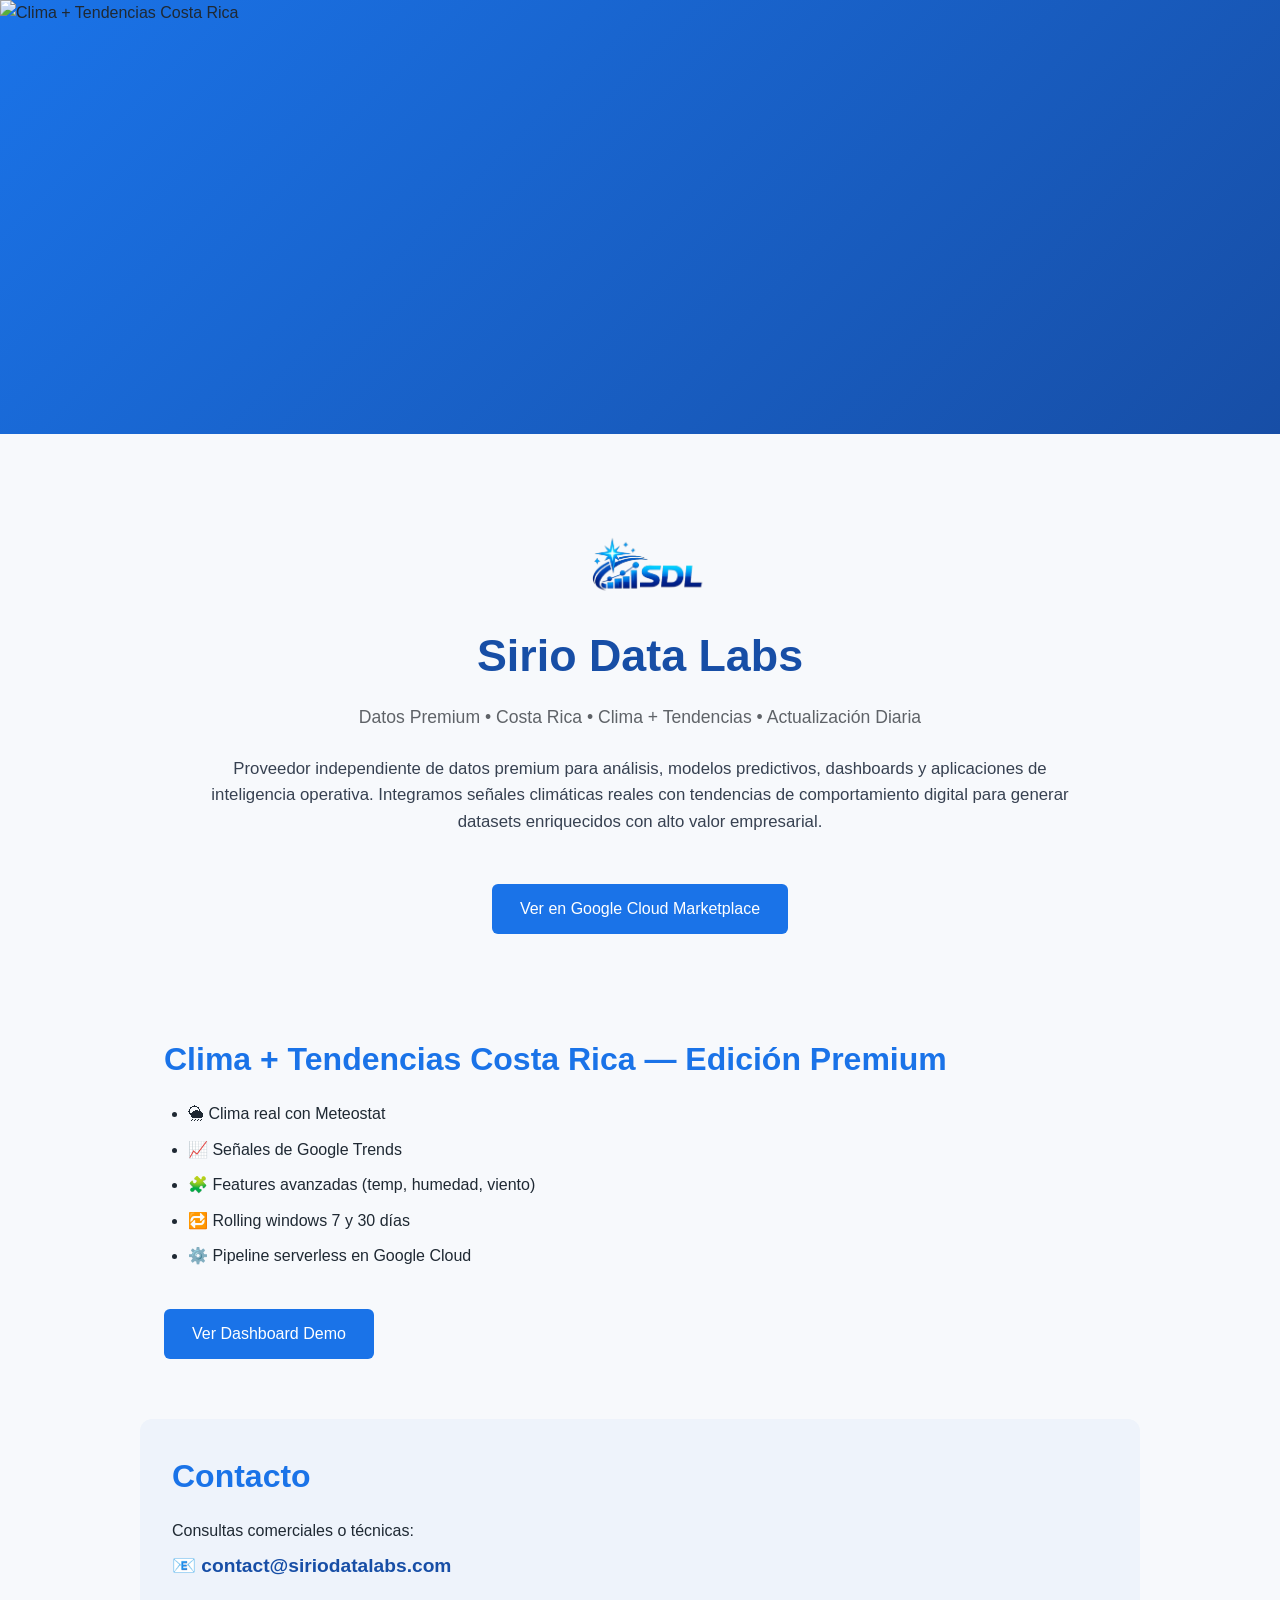
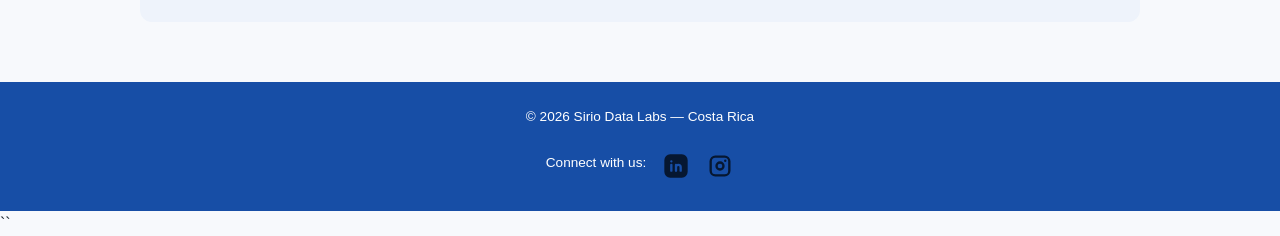
==== index.html @ 906f7657 "Update index.html" ====
<!DOCTYPE html>
<html lang="es">
<head>
  <meta charset="UTF-8">
  <meta name="viewport" content="width=device-width, initial-scale=1.0">
  <title>Sirio Data Labs – Clima + Tendencias Costa Rica</title>
  <link rel="stylesheet" href="assets/style.css">
  <link rel="icon" href="/assets/favicon.ico">
  <link rel="icon" type="image/png" sizes="96x96" href="/assets/favicon-96x96.png">
  <link rel="icon" type="image/svg+xml" href="/assets/favicon.svg">
  <link rel="apple-touch-icon" sizes="180x180" href="/assets/apple-touch-icon.png">
  <meta name="apple-mobile-web-app-title" content="Sirio Data Labs">
  <link rel="manifest" href="/assets/site.webmanifest">
</head>

<body>

<header class="hero">
  <img src="assets/banner.png" alt="Clima + Tendencias Costa Rica">
</header>

<section class="intro">
   <img src="assets/logo.png" alt="SDL logo" class="logo">
  <h1>Sirio Data Labs</h1>
  <p class="subtitle">Datos Premium • Costa Rica • Clima + Tendencias • Actualización Diaria</p>

  <p class="description">
    Proveedor independiente de datos premium para análisis, modelos predictivos, dashboards y
    aplicaciones de inteligencia operativa. Integramos señales climáticas reales con tendencias
    de comportamiento digital para generar datasets enriquecidos con alto valor empresarial.
  </p>

  <a class="cta" href="https://console.cloud.google.com/marketplace" target="_blank">
    Ver en Google Cloud Marketplace
  </a>
</section>

<section class="dataset">
  <h2>Clima + Tendencias Costa Rica — Edición Premium</h2>
  <ul>
    <li>🌦 Clima real con Meteostat</li>
    <li>📈 Señales de Google Trends</li>
    <li>🧩 Features avanzadas (temp, humedad, viento)</li>
    <li>🔁 Rolling windows 7 y 30 días</li>
    <li>⚙️ Pipeline serverless en Google Cloud</li>
  </ul>

  <a class="cta" href="https://lookerstudio.google.com/s/sn5dsK8AlF4" target="_blank">
    Ver Dashboard Demo
  </a>
</section>

<section class="contact">
  <h2>Contacto</h2>
  <p>Consultas comerciales o técnicas:</p>
  <p class="email">📧 contact@siriodatalabs.com</p>
</section>

<footer>
  © 2026 Sirio Data Labs — Costa Rica 
  
<div class="social-links"> 
  <p>Connect with us:</p>
  <a href="https://www.linkedin.com/in/sirio-datalabs-6023623ba/" target="_blank" aria-label="LinkedIn">
    <img src="assets/linkedin.svg" alt="LinkedIn">
  </a>

  <a href="https://www.instagram.com/sirio_data_labs/" target="_blank" aria-label="Instagram">
    <img src="assets/instagram.svg" alt="Instagram">
  </a>
</div>

</footer>

</body>
</html>
``
---- assets/style.css ----
/* ===============================
   Reset básico y tipografía
================================ */
* {
  box-sizing: border-box;
  margin: 0;
  padding: 0;
}

body {
  font-family: "Segoe UI", Roboto, Arial, sans-serif;
  background-color: #f7f9fc;
  color: #1f2933;
  line-height: 1.6;
}

/* ===============================
   Hero banner (mobile default)
================================ */

.hero {
  width: 100%;
  overflow: hidden;
  background: linear-gradient(135deg, #1a73e8, #174ea6);
  margin-bottom: 40px;
}

.hero img {
  width: 100%;
  height: auto;
  aspect-ratio: 1240 / 300;
  object-fit: contain;
  display: block;
}

/* ===============================
   Hero banner (desktop upgrade)
================================ */

@media (min-width: 1024px) {
  .hero img {
    content: url("assets/banner-desktop.png");
    aspect-ratio: 1240 / 420;
  }
}

/* ===============================
   Logo corporativo
================================ */

.logo {
  display: block;          /* evita comportamiento inline raro */
  max-width: 140px;        /* tamaño máximo razonable */
  width: 100%;             /* se adapta si el contenedor es menor */
  height: auto;            /* mantiene proporción */
  margin: 0 auto 20px;     /* centra horizontalmente */
}

/* ===============================
   Logo corporativo (mobile default)
================================ */

@media (max-width: 768px) {
  .logo {
    max-width: 110px;
    margin-bottom: 16px;
  }
}

/* ===============================
   Contenedores generales
================================ */
section {
  max-width: 1000px;
  margin: 0 auto;
  padding: 40px 24px;
}

.intro {
  text-align: center;
}

.dataset,
.contact {
  margin-top: 20px;
}

/* ===============================
   Textos principales
================================ */
h1 {
  font-size: 2.8rem;
  font-weight: 600;
  color: #174ea6;
  margin-bottom: 12px;
}

h2 {
  font-size: 2rem;
  color: #1a73e8;
  margin-bottom: 16px;
}

.subtitle {
  font-size: 1.1rem;
  color: #5f6368;
  margin-bottom: 24px;
}

.description {
  font-size: 1.05rem;
  max-width: 860px;
  margin: 0 auto 32px auto;
  color: #374151;
}

/* ===============================
   Links tipo botón (CTA)
================================ */
a {
  color: #1a73e8;
  text-decoration: none;
  font-weight: 500;
}

a:hover {
  text-decoration: underline;
}

.cta {
  display: inline-block;
  margin-top: 16px;
  padding: 12px 28px;
  background-color: #1a73e8;
  color: #ffffff;
  border-radius: 6px;
  font-size: 1rem;
  transition: background 0.2s ease;
}

.cta:hover {
  background-color: #174ea6;
  text-decoration: none;
}

/* ===============================
   Listas (features)
================================ */
.dataset ul {
  margin: 16px 0 24px 24px;
}

.dataset li {
  margin-bottom: 10px;
  font-size: 1rem;
}

/* ===============================
   Contacto
================================ */
.contact {
  background-color: #eef3fb;
  border-radius: 12px;
  padding: 32px;
}

.contact p {
  margin-bottom: 8px;
}

.contact .email {
  font-size: 1.2rem;
  font-weight: 600;
  color: #174ea6;
}

/* ===============================
   Footer
================================ */
footer {
  margin-top: 60px;
  padding: 24px;
  background-color: #174ea6;
  color: #ffffff;
  text-align: center;
  font-size: 0.85rem;
}


.social-links {
  display: flex;
  justify-content: center;
  gap: 16px;
  margin-top: 24px;
}

.social-links a img {
  width: 28px;
  height: 28px;
  opacity: 0.7;
  transition: opacity 0.2s ease;
}

.social-links a img:hover {
  opacity: 1;
}


/* ===============================
   Responsive (móvil)
================================ */
@media (max-width: 768px) {
  h1 {
    font-size: 2.2rem;
  }

  h2 {
    font-size: 1.6rem;
  }

  section {
    padding: 28px 16px;
  }

  .hero img {
    max-height: 220px;
  }
}
``
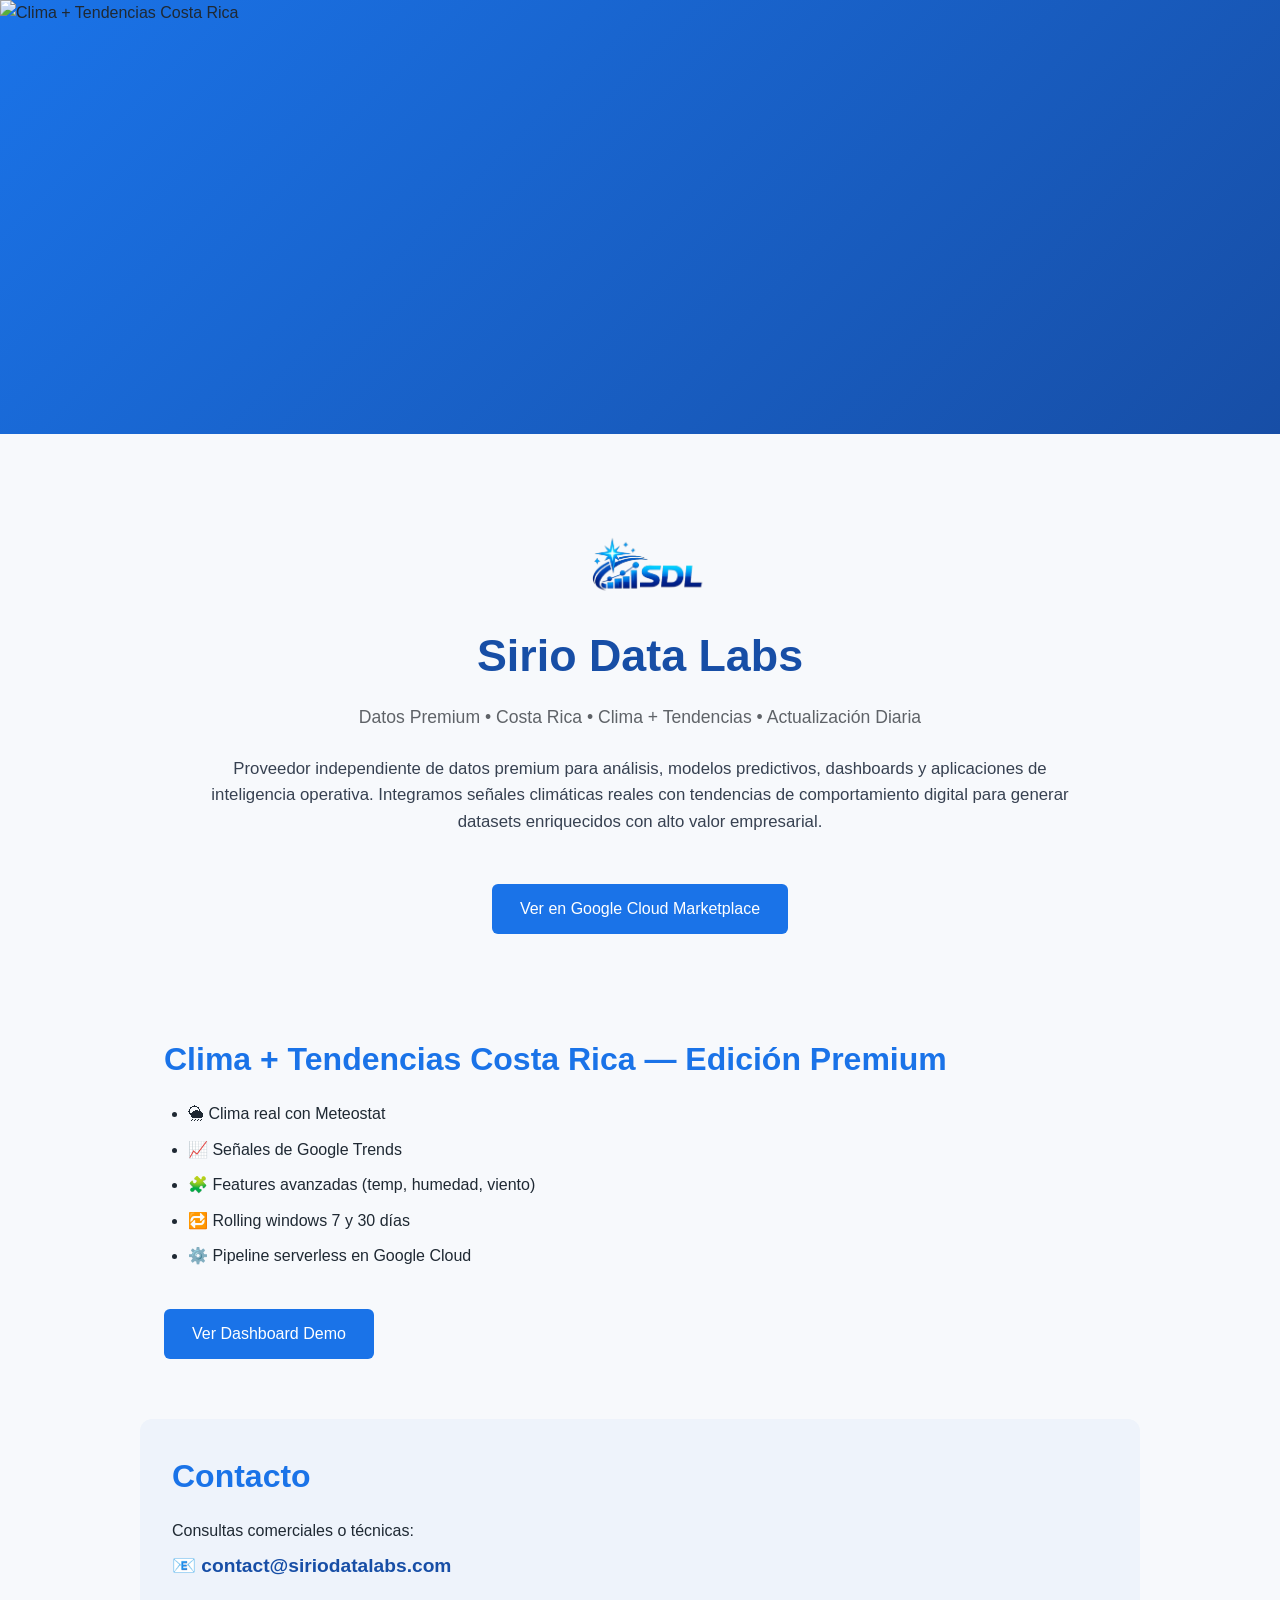
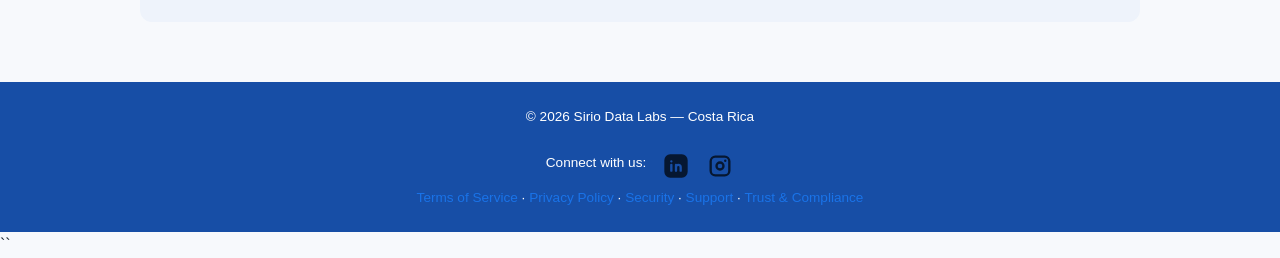
==== commit 4317d9f9: "Update index.html" ====
--- a/index.html
+++ b/index.html
@@ -56,20 +56,34 @@
   <p class="email">📧 contact@siriodatalabs.com</p>
 </section>
 
-<footer>
-  © 2026 Sirio Data Labs — Costa Rica 
-  
-<div class="social-links"> 
-  <p>Connect with us:</p>
-  <a href="https://www.linkedin.com/in/sirio-datalabs-6023623ba/" target="_blank" aria-label="LinkedIn">
-    <img src="assets/linkedin.svg" alt="LinkedIn">
-  </a>
+<footer class="site-footer">
+  <p>© 2026 Sirio Data Labs — Costa Rica</p>
 
-  <a href="https://www.instagram.com/sirio_data_labs/" target="_blank" aria-label="Instagram">
-    <img src="assets/instagram.svg" alt="Instagram">
-  </a>
-</div>
+  <div class="social-links">
+    <p>Connect with us:</p>
 
+    <a href="https://www.linkedin.com/in/sirio-datalabs-6023623ba/" 
+       target="_blank" aria-label="LinkedIn">
+      <img src="assets/linkedin.svg" alt="LinkedIn">
+    </a>
+
+    <a href="https://www.instagram.com/sirio_data_labs/" 
+       target="_blank" aria-label="Instagram">
+      <img src="assets/instagram.svg" alt="Instagram">
+    </a>
+  </div>
+
+  <div class="footer-links">
+    <a href="/terms.html">Terms of Service</a>
+    <span>·</span>
+    <a href="/privacy.html">Privacy Policy</a>
+    <span>·</span>
+    <a href="/security.html">Security</a>
+    <span>·</span>
+    <a href="/support.html">Support</a>
+    <span>·</span>
+    <a href="/trust.html">Trust & Compliance</a>
+  </div>
 </footer>
 
 </body>
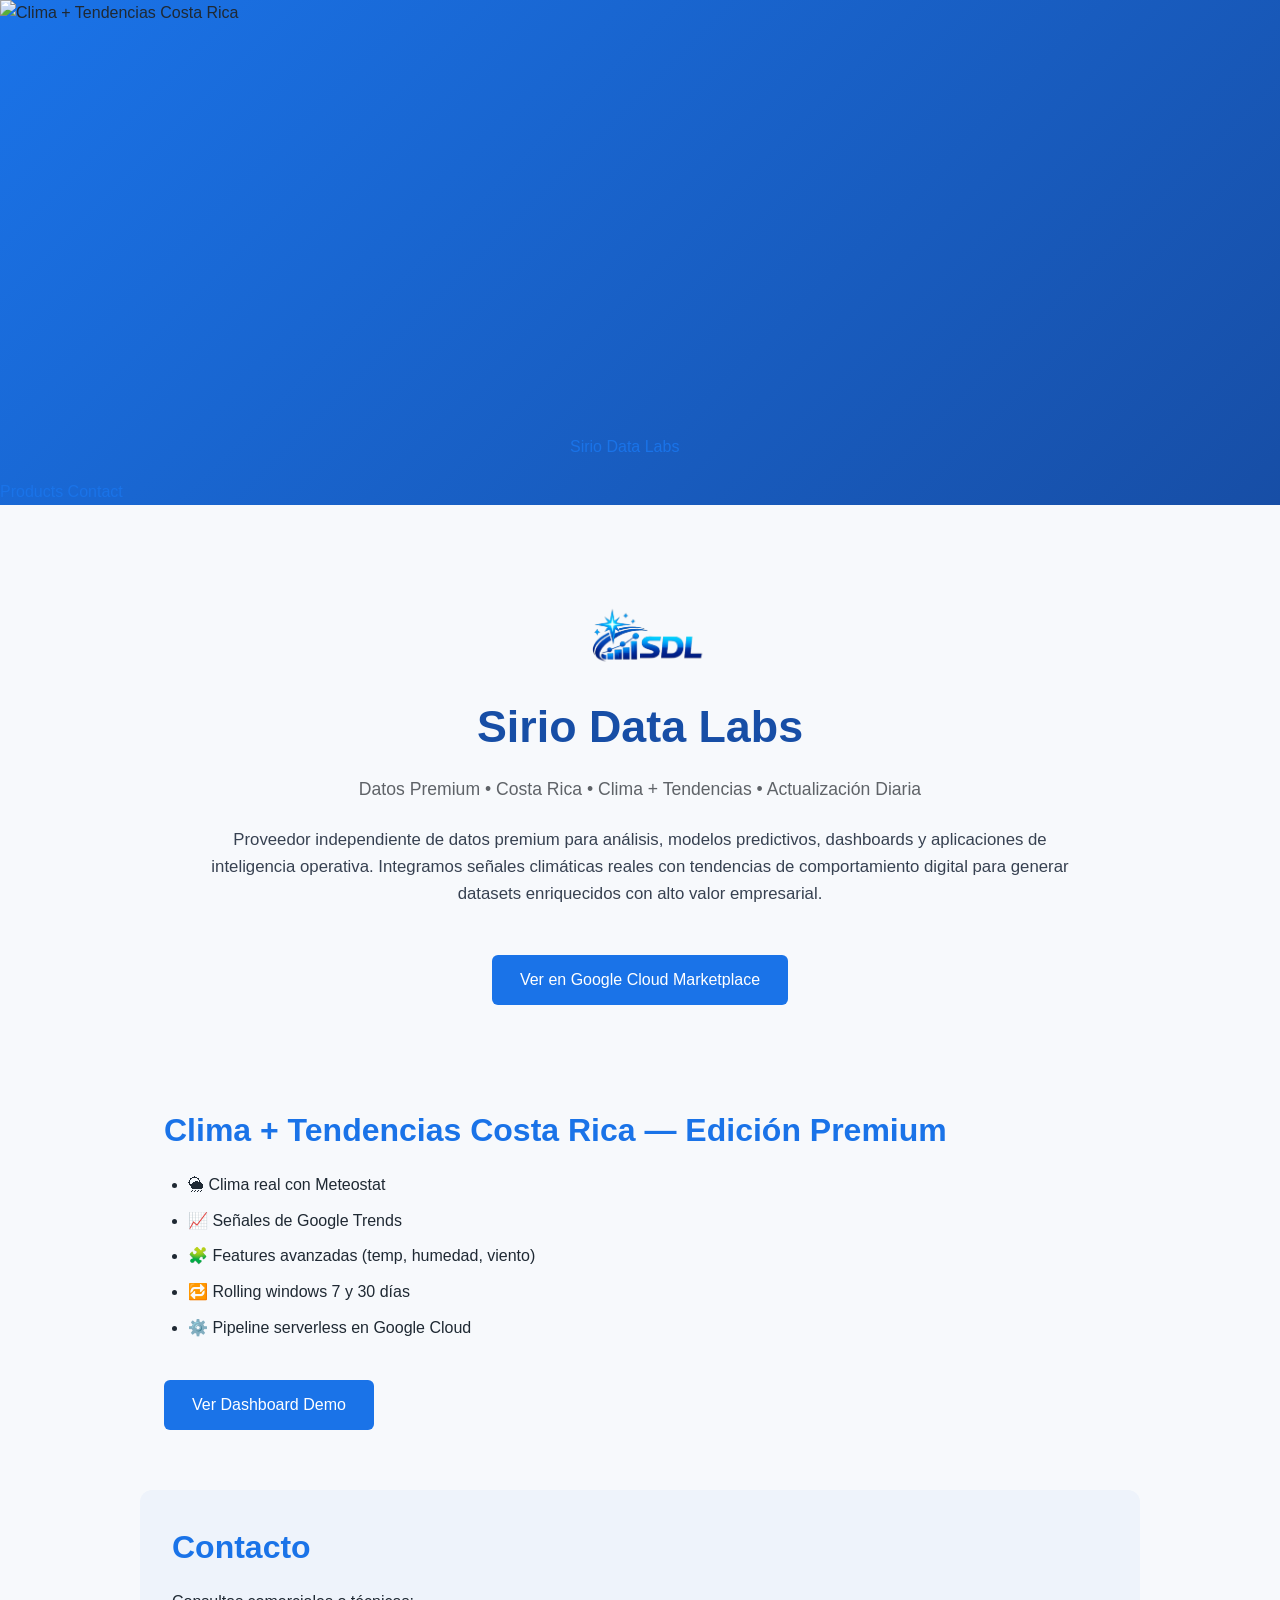
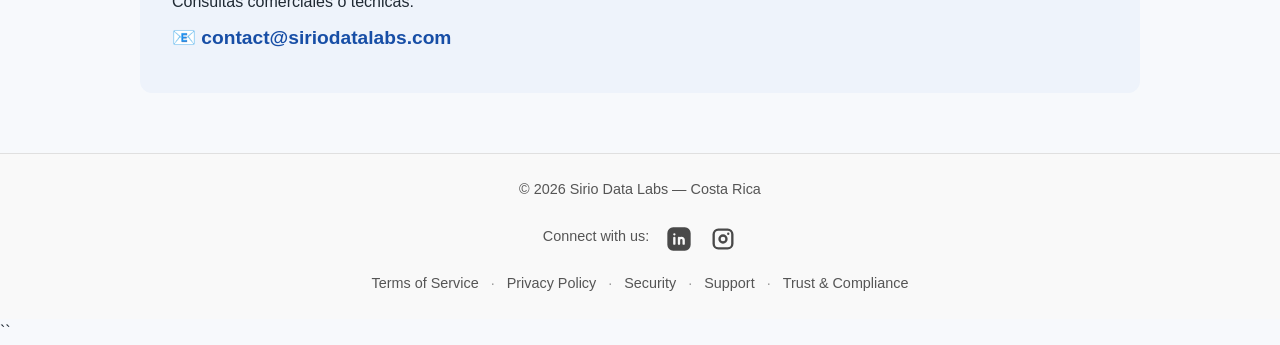
==== commit 75013eb7: "Update index.html" ====
--- a/index.html
+++ b/index.html
@@ -17,6 +17,14 @@
 
 <header class="hero">
   <img src="assets/banner.png" alt="Clima + Tendencias Costa Rica">
+  <div class="header-inner">
+    <a href="/" class="logo">Sirio Data Labs</a>
+    <nav class="main-nav">
+      <a href="/#products">Products</a>
+      <a href="/#contact">Contact</a>
+    </nav>
+  </div>
+
 </header>
 
 <section class="intro">
--- a/assets/style.css
+++ b/assets/style.css
@@ -206,6 +206,38 @@
 }
 
 
+/* FOOTER LINKS */
+
+.site-footer {
+  text-align: center;
+  padding: 24px;
+  font-size: 0.9rem;
+  color: #555;
+  background-color: #f9f9f9;
+  border-top: 1px solid #e0e0e0;
+}
+
+.footer-links {
+  margin-top: 12px;
+}
+
+.footer-links a {
+  color: #555;
+  text-decoration: none;
+  margin: 0 4px;
+}
+
+.footer-links a:hover {
+  text-decoration: underline;
+}
+
+.footer-links span {
+  margin: 0 4px;
+  color: #999;
+}
+
+
+
 /* ===============================
    Responsive (móvil)
 ================================ */
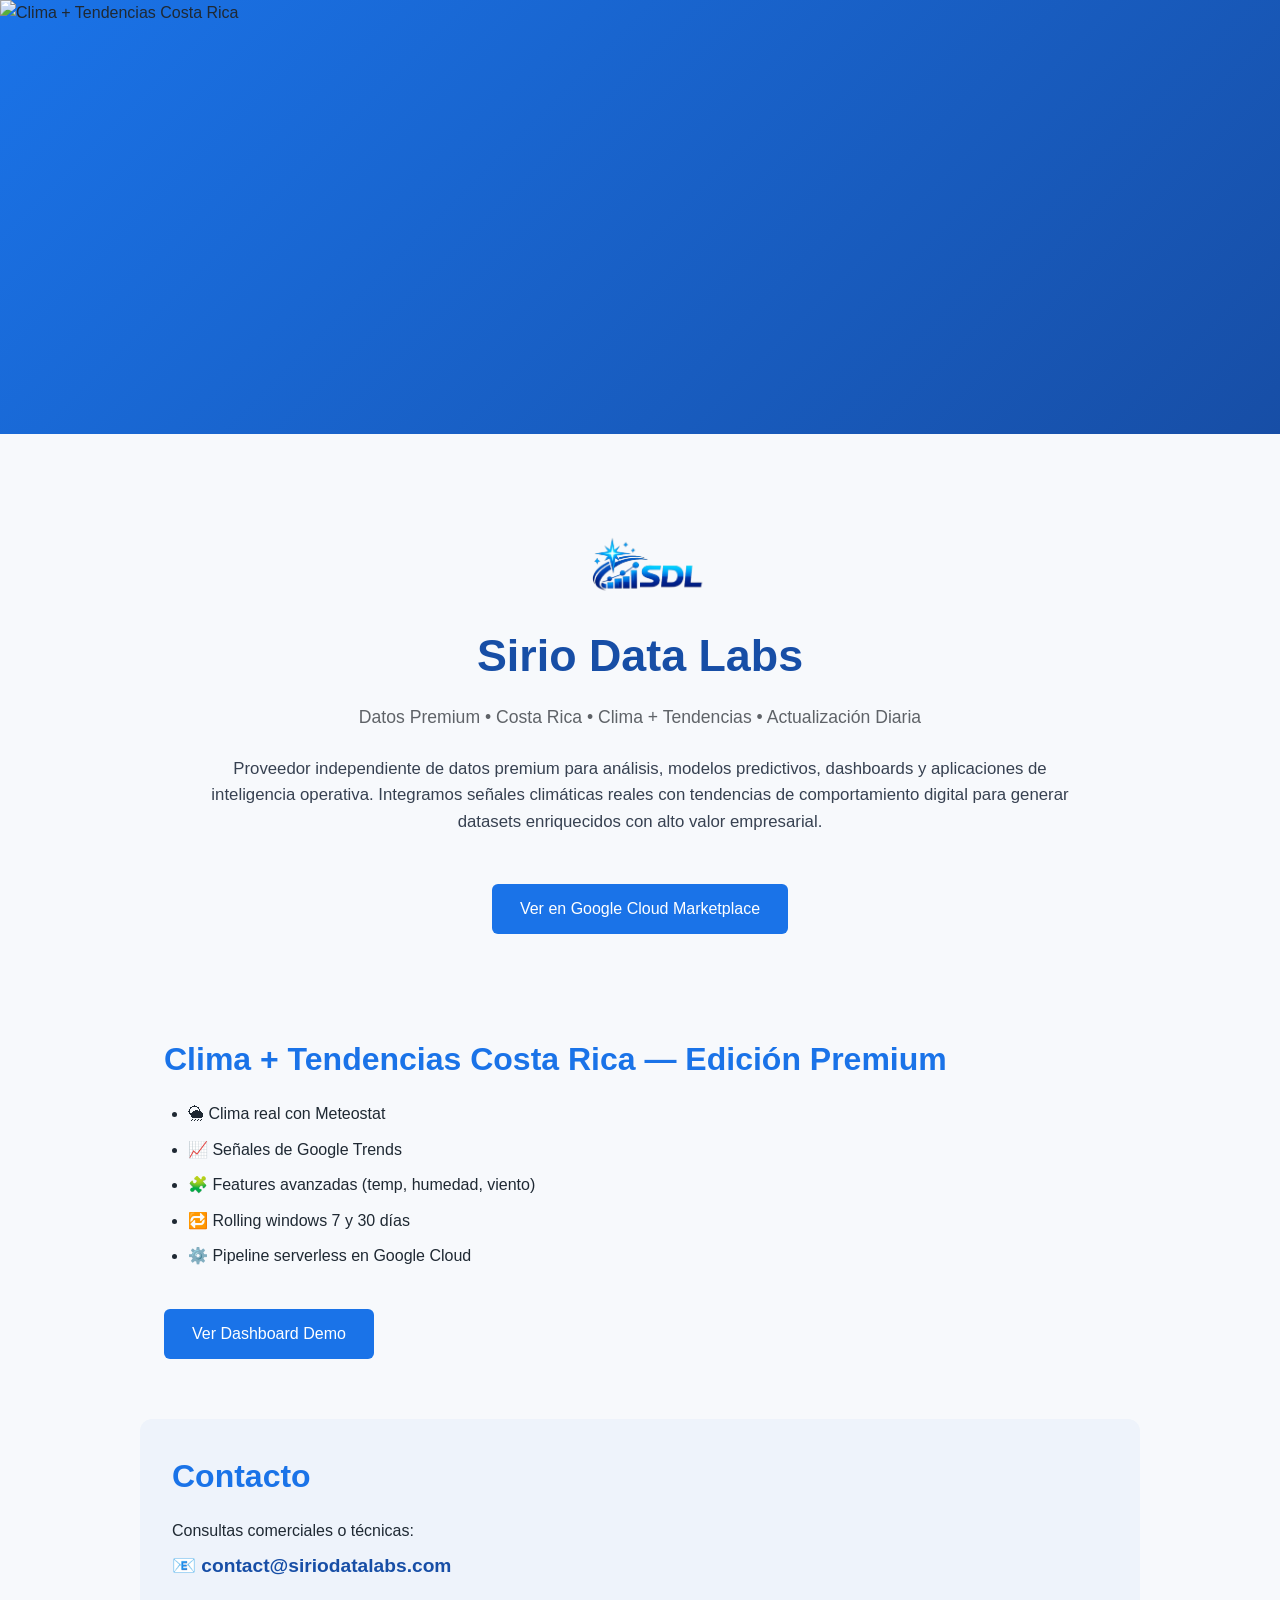
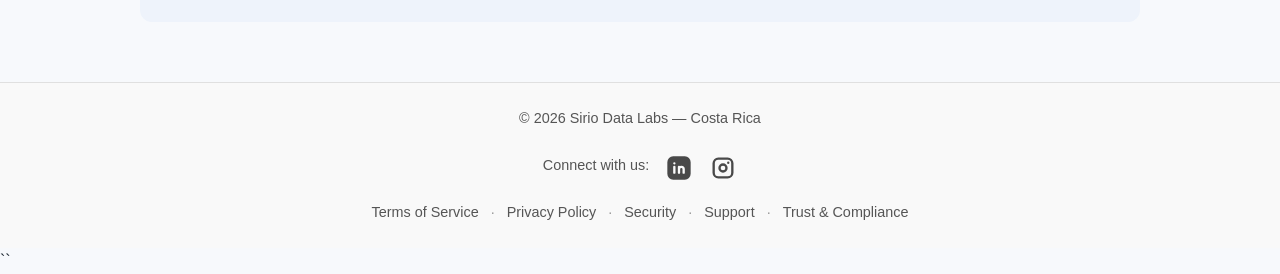
==== commit 3b8062bb: "Update index.html" ====
--- a/index.html
+++ b/index.html
@@ -17,14 +17,6 @@
 
 <header class="hero">
   <img src="assets/banner.png" alt="Clima + Tendencias Costa Rica">
-  <div class="header-inner">
-    <a href="/" class="logo">Sirio Data Labs</a>
-    <nav class="main-nav">
-      <a href="/#products">Products</a>
-      <a href="/#contact">Contact</a>
-    </nav>
-  </div>
-
 </header>
 
 <section class="intro">
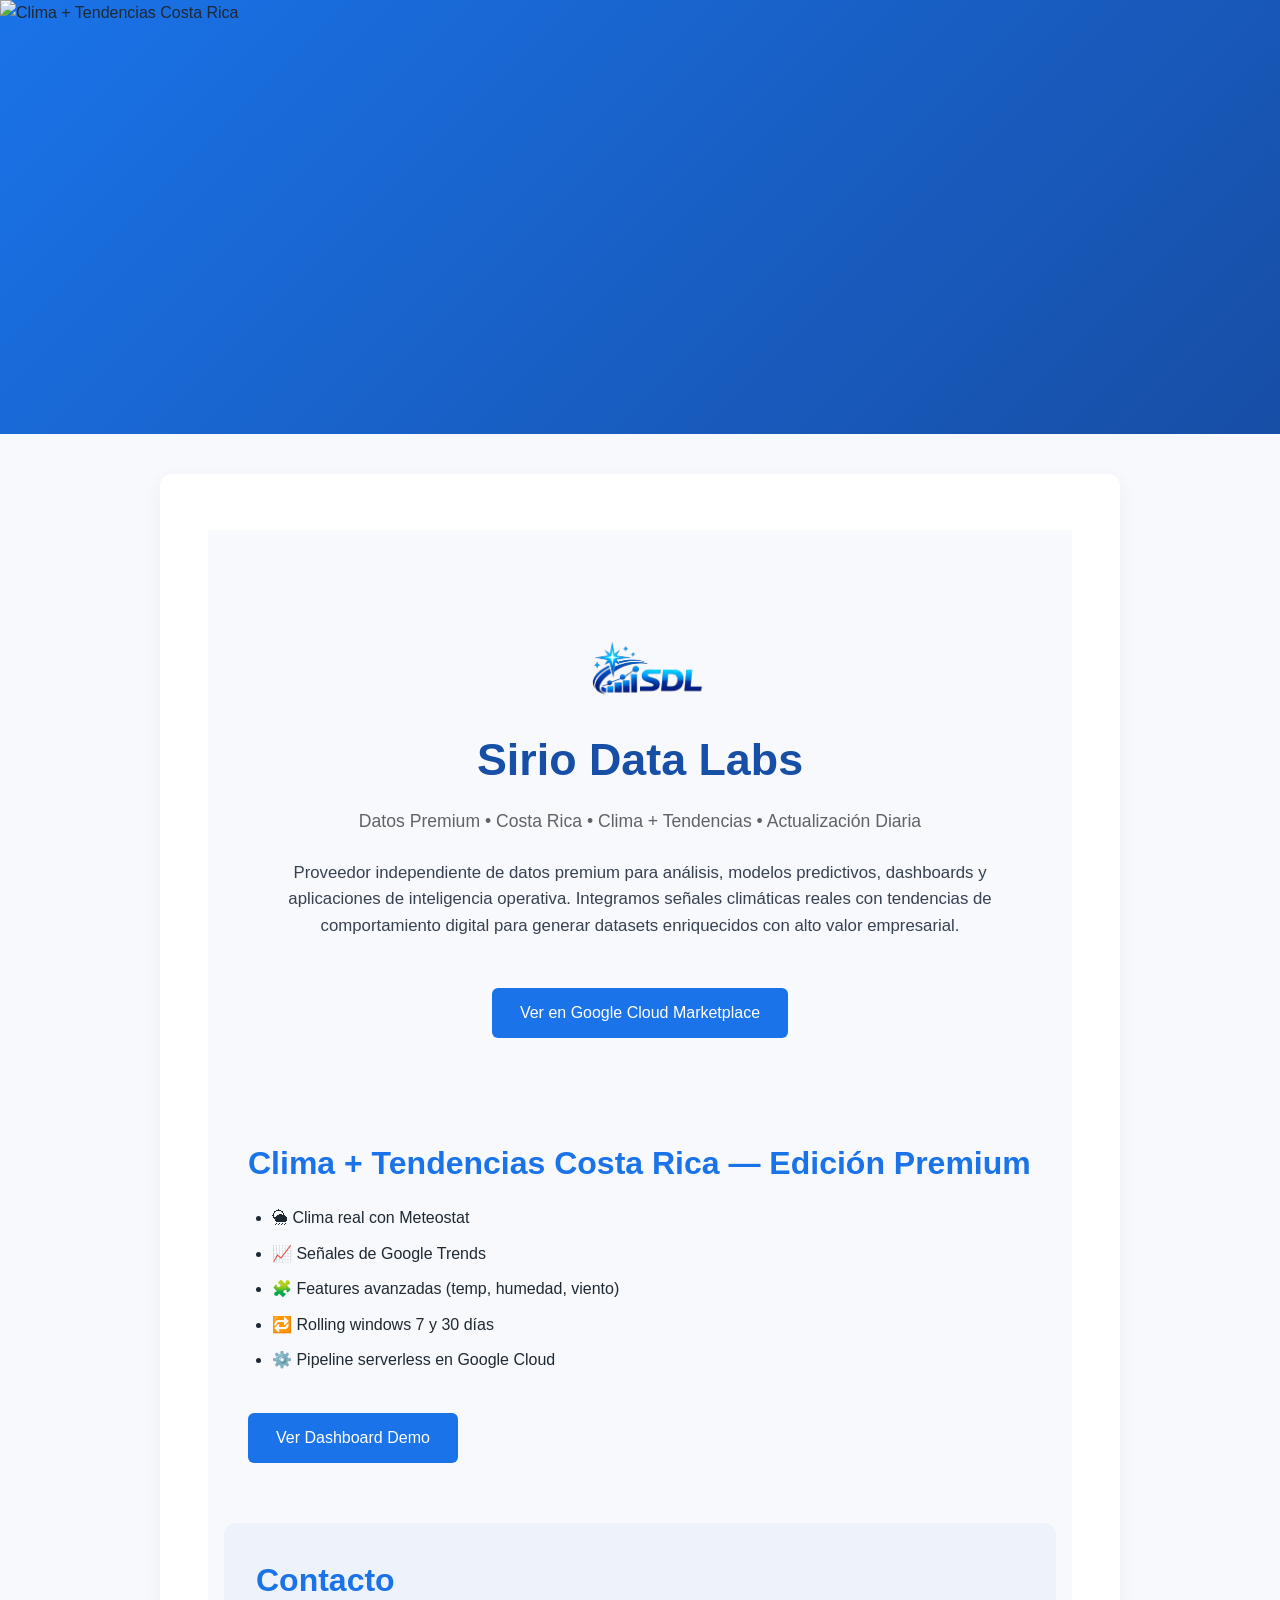
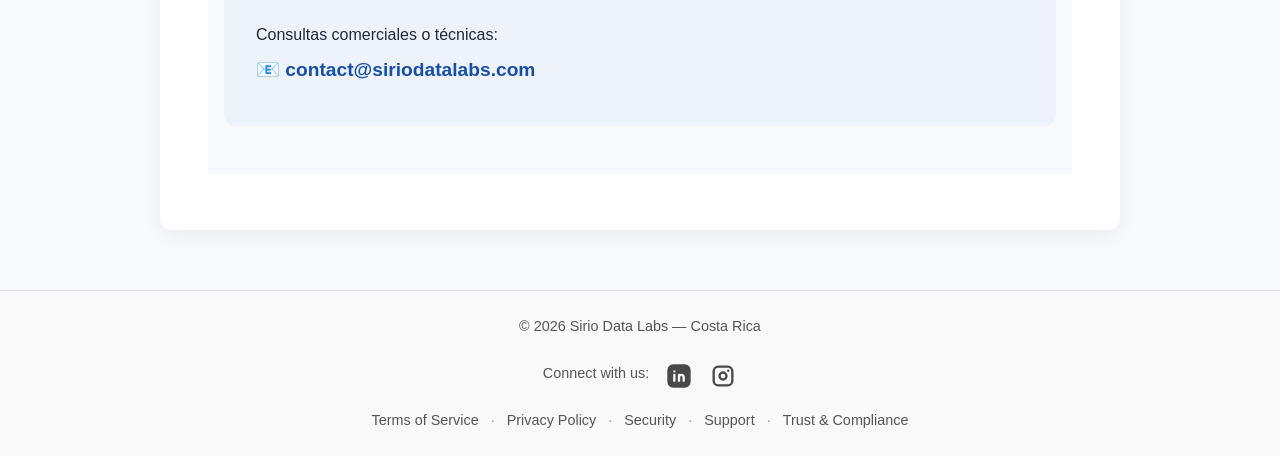
==== commit 17224920: "Update index.html" ====
--- a/index.html
+++ b/index.html
@@ -14,78 +14,81 @@
 </head>
 
 <body>
-
-<header class="hero">
-  <img src="assets/banner.png" alt="Clima + Tendencias Costa Rica">
-</header>
-
-<section class="intro">
-   <img src="assets/logo.png" alt="SDL logo" class="logo">
-  <h1>Sirio Data Labs</h1>
-  <p class="subtitle">Datos Premium • Costa Rica • Clima + Tendencias • Actualización Diaria</p>
-
-  <p class="description">
-    Proveedor independiente de datos premium para análisis, modelos predictivos, dashboards y
-    aplicaciones de inteligencia operativa. Integramos señales climáticas reales con tendencias
-    de comportamiento digital para generar datasets enriquecidos con alto valor empresarial.
-  </p>
-
-  <a class="cta" href="https://console.cloud.google.com/marketplace" target="_blank">
-    Ver en Google Cloud Marketplace
-  </a>
-</section>
-
-<section class="dataset">
-  <h2>Clima + Tendencias Costa Rica — Edición Premium</h2>
-  <ul>
-    <li>🌦 Clima real con Meteostat</li>
-    <li>📈 Señales de Google Trends</li>
-    <li>🧩 Features avanzadas (temp, humedad, viento)</li>
-    <li>🔁 Rolling windows 7 y 30 días</li>
-    <li>⚙️ Pipeline serverless en Google Cloud</li>
-  </ul>
-
-  <a class="cta" href="https://lookerstudio.google.com/s/sn5dsK8AlF4" target="_blank">
-    Ver Dashboard Demo
-  </a>
-</section>
-
-<section class="contact">
-  <h2>Contacto</h2>
-  <p>Consultas comerciales o técnicas:</p>
-  <p class="email">📧 contact@siriodatalabs.com</p>
-</section>
-
-<footer class="site-footer">
-  <p>© 2026 Sirio Data Labs — Costa Rica</p>
-
-  <div class="social-links">
-    <p>Connect with us:</p>
-
-    <a href="https://www.linkedin.com/in/sirio-datalabs-6023623ba/" 
-       target="_blank" aria-label="LinkedIn">
-      <img src="assets/linkedin.svg" alt="LinkedIn">
-    </a>
-
-    <a href="https://www.instagram.com/sirio_data_labs/" 
-       target="_blank" aria-label="Instagram">
-      <img src="assets/instagram.svg" alt="Instagram">
-    </a>
-  </div>
-
-  <div class="footer-links">
-    <a href="/terms.html">Terms of Service</a>
-    <span>·</span>
-    <a href="/privacy.html">Privacy Policy</a>
-    <span>·</span>
-    <a href="/security.html">Security</a>
-    <span>·</span>
-    <a href="/support.html">Support</a>
-    <span>·</span>
-    <a href="/trust.html">Trust & Compliance</a>
-  </div>
-</footer>
+  
+  <header class="hero">
+    <img src="assets/banner.png" alt="Clima + Tendencias Costa Rica">
+  </header>
+  
+  <main class="legal-page">   
+    <div class="page-frame">
+      <section class="intro">
+         <img src="assets/logo.png" alt="SDL logo" class="logo">
+        <h1>Sirio Data Labs</h1>
+        <p class="subtitle">Datos Premium • Costa Rica • Clima + Tendencias • Actualización Diaria</p>
+      
+        <p class="description">
+          Proveedor independiente de datos premium para análisis, modelos predictivos, dashboards y
+          aplicaciones de inteligencia operativa. Integramos señales climáticas reales con tendencias
+          de comportamiento digital para generar datasets enriquecidos con alto valor empresarial.
+        </p>
+      
+        <a class="cta" href="https://console.cloud.google.com/marketplace" target="_blank">
+          Ver en Google Cloud Marketplace
+        </a>
+      </section>
+      
+      <section class="dataset">
+        <h2>Clima + Tendencias Costa Rica — Edición Premium</h2>
+        <ul>
+          <li>🌦 Clima real con Meteostat</li>
+          <li>📈 Señales de Google Trends</li>
+          <li>🧩 Features avanzadas (temp, humedad, viento)</li>
+          <li>🔁 Rolling windows 7 y 30 días</li>
+          <li>⚙️ Pipeline serverless en Google Cloud</li>
+        </ul>
+      
+        <a class="cta" href="https://lookerstudio.google.com/s/sn5dsK8AlF4" target="_blank">
+          Ver Dashboard Demo
+        </a>
+      </section>
+      
+      <section class="contact">
+        <h2>Contacto</h2>
+        <p>Consultas comerciales o técnicas:</p>
+        <p class="email">📧 contact@siriodatalabs.com</p>
+      </section>
+    </div>  
+  </main>
+  <footer class="site-footer">
+    <p>© 2026 Sirio Data Labs — Costa Rica</p>
+  
+    <div class="social-links">
+      <p>Connect with us:</p>
+  
+      <a href="https://www.linkedin.com/in/sirio-datalabs-6023623ba/" 
+         target="_blank" aria-label="LinkedIn">
+        <img src="assets/linkedin.svg" alt="LinkedIn">
+      </a>
+  
+      <a href="https://www.instagram.com/sirio_data_labs/" 
+         target="_blank" aria-label="Instagram">
+        <img src="assets/instagram.svg" alt="Instagram">
+      </a>
+    </div>
+  
+    <div class="footer-links">
+      <a href="/terms.html">Terms of Service</a>
+      <span>·</span>
+      <a href="/privacy.html">Privacy Policy</a>
+      <span>·</span>
+      <a href="/security.html">Security</a>
+      <span>·</span>
+      <a href="/support.html">Support</a>
+      <span>·</span>
+      <a href="/trust.html">Trust & Compliance</a>
+    </div>
+  </footer>
 
 </body>
 </html>
-``
+
--- a/assets/style.css
+++ b/assets/style.css
@@ -84,6 +84,22 @@
 .contact {
   margin-top: 20px;
 }
+
+.page-frame {
+  background-color: #f7f9fc;
+  padding: 48px 16px;
+}
+
+/* Contenedor Central */
+.legal-page {
+  max-width: 960px;
+  margin: 0 auto;
+  background-color: #ffffff;
+  padding: 56px 48px;
+  border-radius: 12px;
+  box-shadow: 0 6px 20px rgba(0, 0, 0, 0.05);
+}
+
 
 /* ===============================
    Textos principales
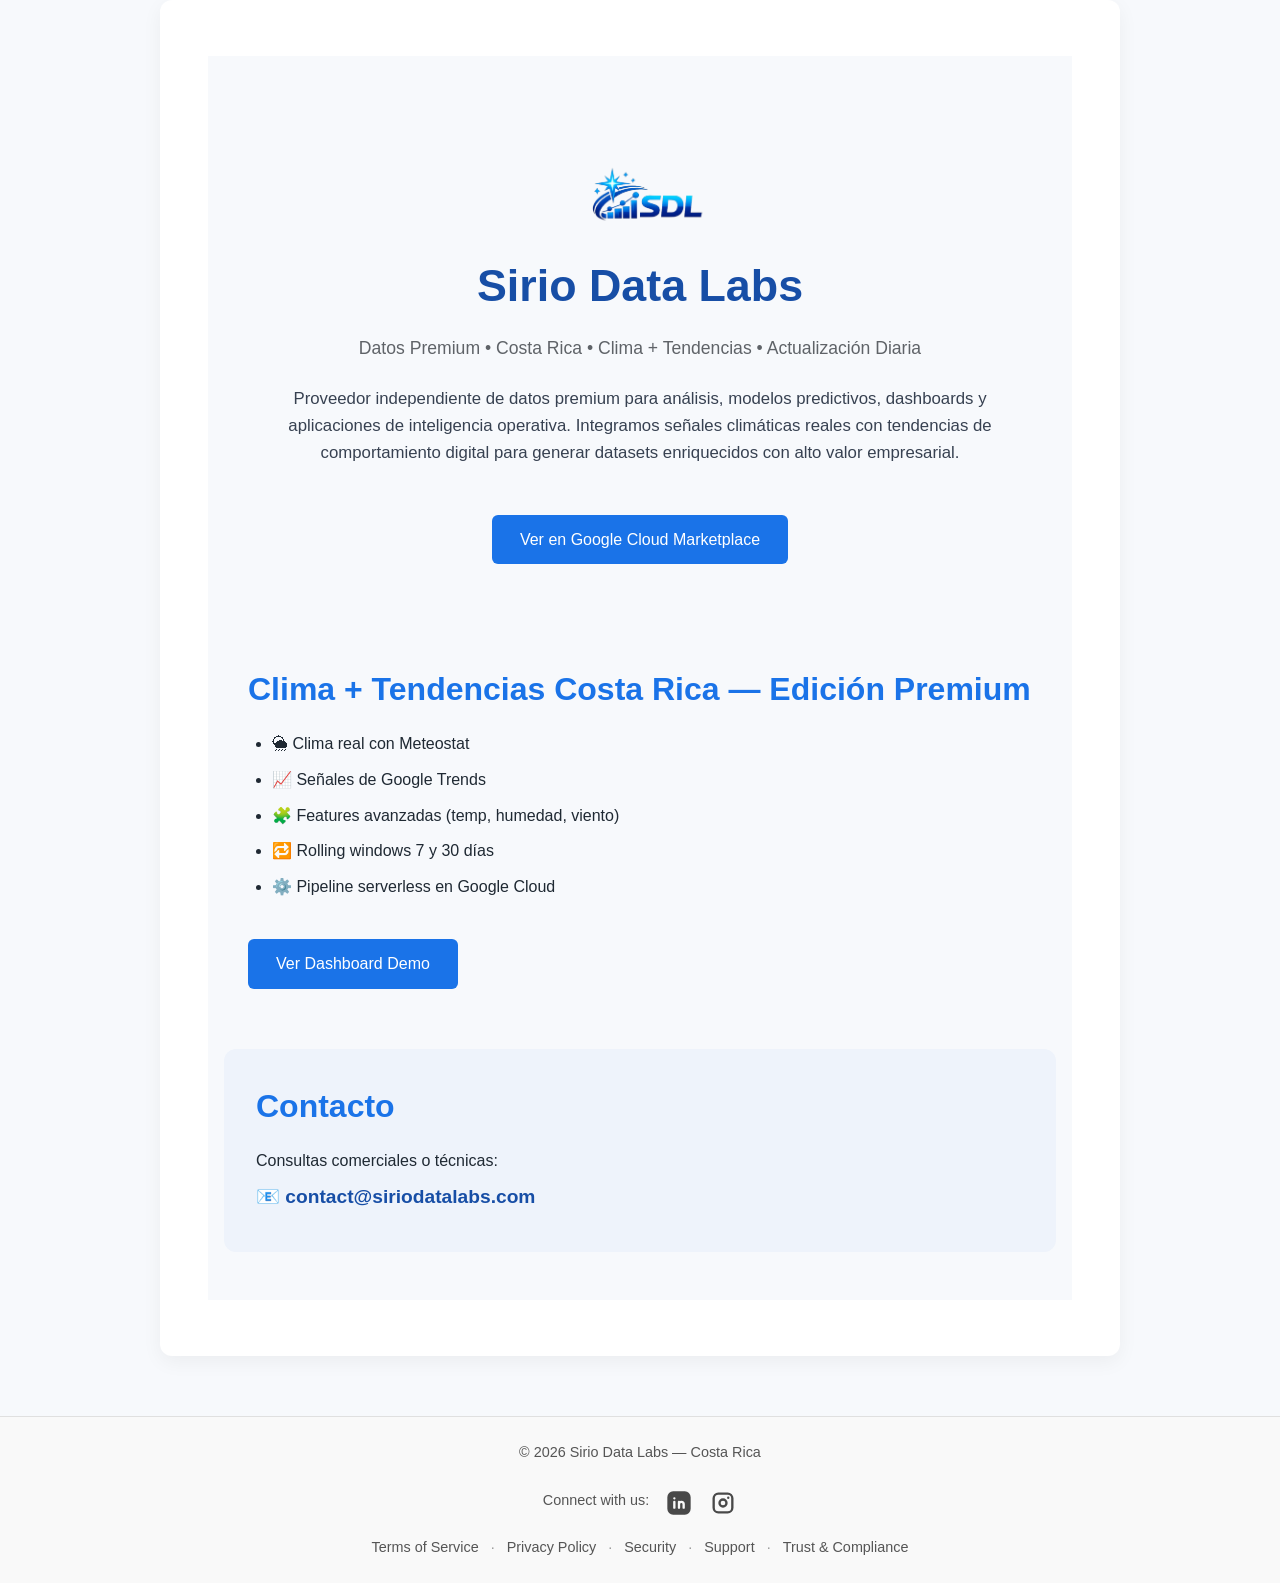
==== commit 86aa1ca2: "Update index.html" ====
--- a/index.html
+++ b/index.html
@@ -13,12 +13,7 @@
   <link rel="manifest" href="/assets/site.webmanifest">
 </head>
 
-<body>
-  
-  <header class="hero">
-    <img src="assets/banner.png" alt="Clima + Tendencias Costa Rica">
-  </header>
-  
+<body>  
   <main class="legal-page">   
     <div class="page-frame">
       <section class="intro">
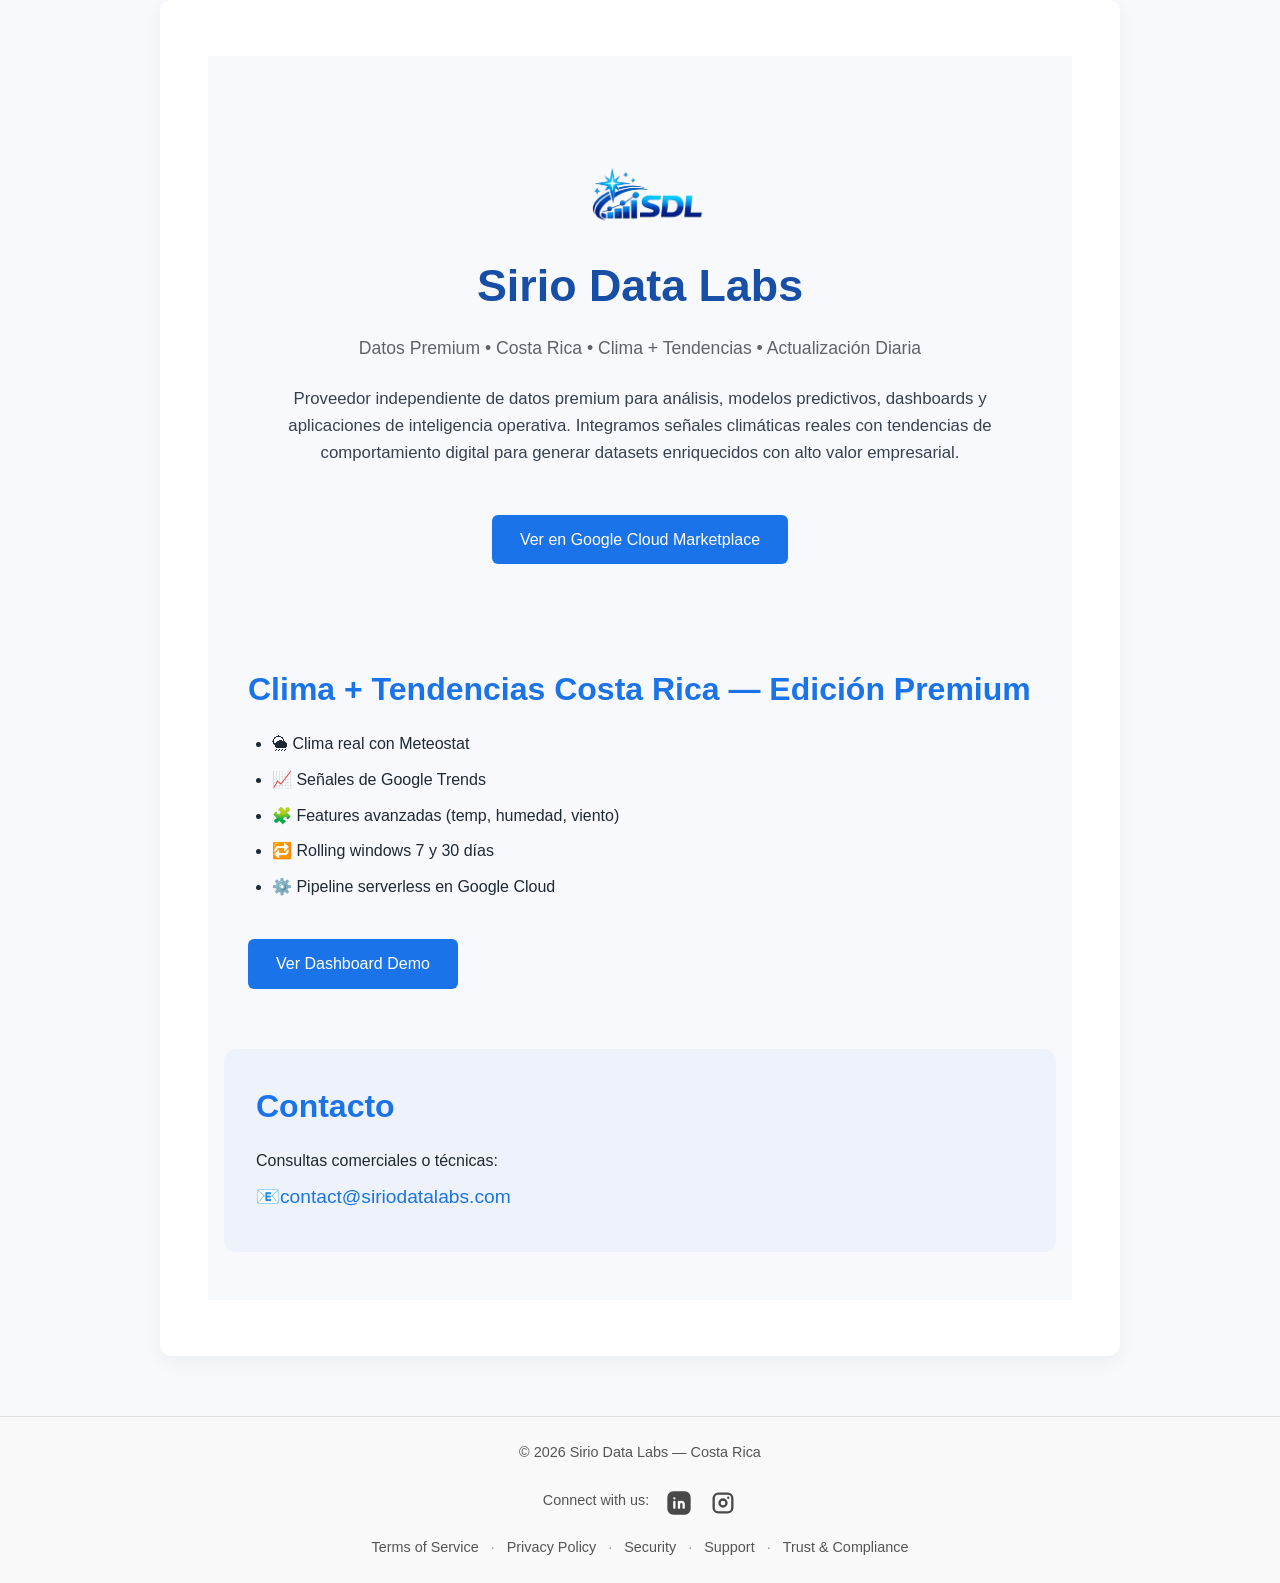
==== commit 8642aa73: "Update index.html" ====
--- a/index.html
+++ b/index.html
@@ -50,7 +50,7 @@
       <section class="contact">
         <h2>Contacto</h2>
         <p>Consultas comerciales o técnicas:</p>
-        <p class="email">📧 contact@siriodatalabs.com</p>
+        <p class="email"><a href="mailto:contact@siriodatalabs.com">📧contact@siriodatalabs.com</a></p>
       </section>
     </div>  
   </main>
--- a/assets/style.css
+++ b/assets/style.css
@@ -12,36 +12,6 @@
   background-color: #f7f9fc;
   color: #1f2933;
   line-height: 1.6;
-}
-
-/* ===============================
-   Hero banner (mobile default)
-================================ */
-
-.hero {
-  width: 100%;
-  overflow: hidden;
-  background: linear-gradient(135deg, #1a73e8, #174ea6);
-  margin-bottom: 40px;
-}
-
-.hero img {
-  width: 100%;
-  height: auto;
-  aspect-ratio: 1240 / 300;
-  object-fit: contain;
-  display: block;
-}
-
-/* ===============================
-   Hero banner (desktop upgrade)
-================================ */
-
-@media (min-width: 1024px) {
-  .hero img {
-    content: url("assets/banner-desktop.png");
-    aspect-ratio: 1240 / 420;
-  }
 }
 
 /* ===============================
@@ -269,9 +239,5 @@
   section {
     padding: 28px 16px;
   }
-
-  .hero img {
-    max-height: 220px;
-  }
 }
 ``
